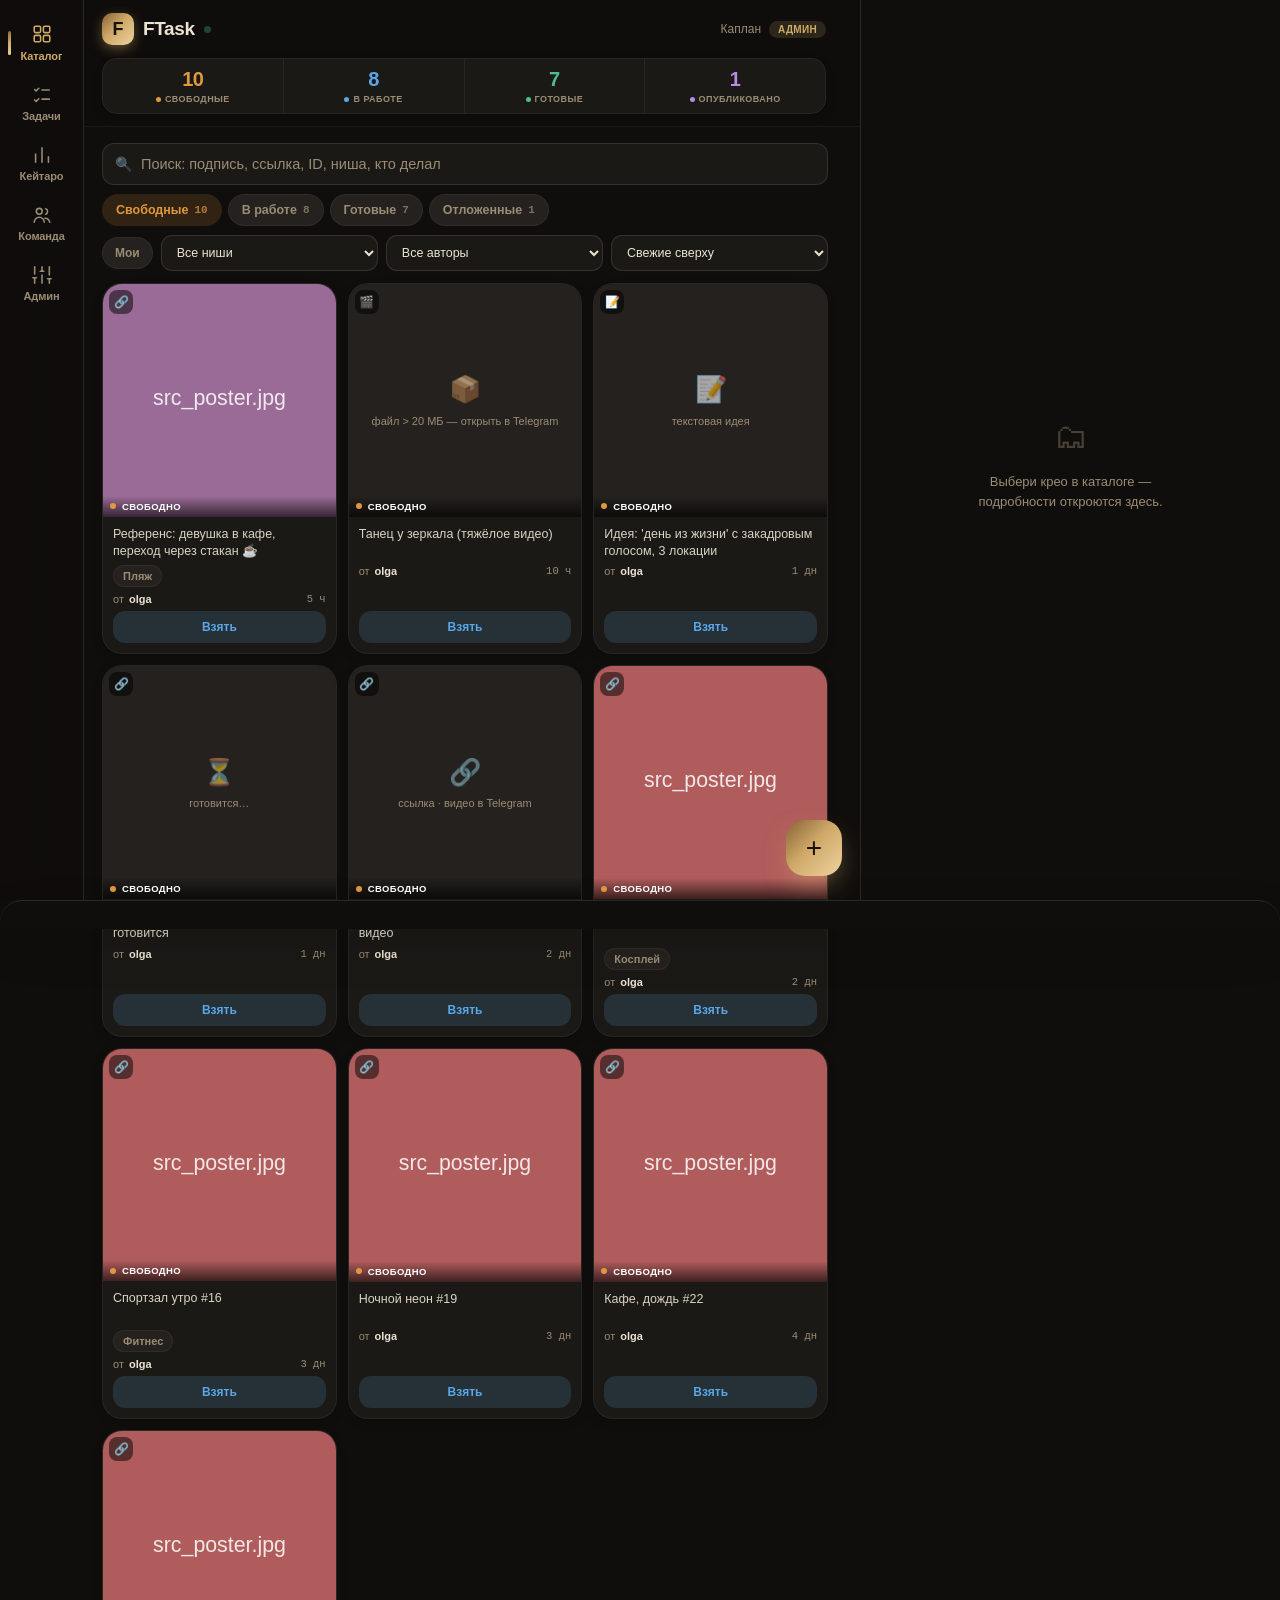
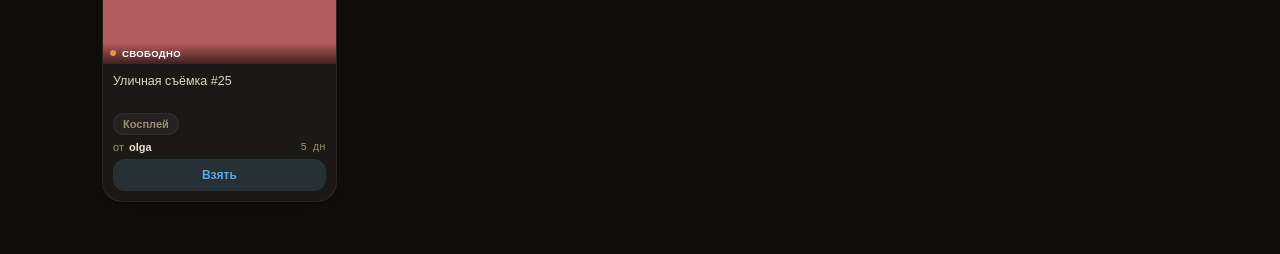
==== tests/demo.html @ eeee094f "Единый каталог: карточка с просмотром, ниши, отложение, заметки; edge v14 + миграция Фронт (разнесён" ====
<!doctype html>
<html lang="ru">
<head>
<meta charset="utf-8">
<meta name="viewport" content="width=device-width, initial-scale=1, viewport-fit=cover, maximum-scale=1">
<title>FTask — demo (фикстуры, без сервера)</title>
<link rel="stylesheet" href="../css/app.css?v=dev">
<!-- Демо-режим: тот же фронт, вымышленные данные, к edge не обращается. Для скриншотов и ручной проверки.
     ?tab=cat&view=done&open=5&me=2 — стартовое состояние. -->
</head>
<body>
<header class="hidden" id="hdr">
  <div class="brand">
    <div class="logo"><div class="mark">F</div><div class="name">FTask</div><span class="sync" id="sync" title="обновить"></span></div>
    <div class="user" id="user"></div>
  </div>
  <div class="rail" id="pipe"></div>
</header>
<nav id="nav" class="hidden" aria-label="Разделы"></nav>
<main id="app"><div class="gate"><div><div class="spin"></div><div class="gh">FTask</div><p>demo…</p></div></div></main>
<aside class="detail empty" id="detail" aria-label="Карточка крео"></aside>
<div class="scrim" id="scrim" onclick="closeSheet()"></div>
<div class="sheet" id="sheet"></div>
<script type="module">
import { makeServer } from "./demo-data.js";
const q = new URLSearchParams(location.search);
const srv = makeServer(+(q.get("me") || 1));
window.__FTASK_DEMO__ = (a, p) => srv.handle(a, p);
window.__DEMO_SERVER__ = srv;
try { localStorage.removeItem("ftask.prefs"); sessionStorage.setItem("splashSeen", "1"); } catch (e) {}
const load = (src) => new Promise((res, rej) => { const s = document.createElement("script"); s.src = src; s.onload = res; s.onerror = rej; document.body.appendChild(s); });
for (const f of ["core", "catalog", "upload", "views"]) await load("../js/" + f + ".js?v=dev");
await boot();
if (q.get("tab")) S.tab = q.get("tab");
if (q.get("view")) S.view = q.get("view");
if (q.get("open")) S.open = +q.get("open");
if (q.get("tab") || q.get("view") || q.get("open")) { header(); render(); }
document.body.classList.add("revealed");
document.title = "FTask demo ready";
</script>
</body>
</html>
---- css/app.css ----
/* ============================ токены — FAIM (фикс. gold-on-black, снято с faim.mp4) ============================ */
:root{
  color-scheme: dark;
  --bg:#100e0c;                                        /* тёплый почти-чёрный (лого-фон #110F0D) */
  --text:#ECE3D2;                                      /* тёплый крем */
  --hint:#9c8c74;                                      /* тёплый графит (не серый) */
  --surface: color-mix(in srgb, var(--text) 5%, var(--bg));
  --raise:   color-mix(in srgb, var(--text) 9%, var(--bg));
  --line:    color-mix(in srgb, var(--text) 12%, transparent);
  --line-soft: color-mix(in srgb, var(--text) 6%, transparent);
  --a:#CFA968; --a2:#F0D3A0;                           /* золото FAIM: ядро → шампань */
  --a-deep:#8A6135;                                    /* бронза (тень золота) */
  --grad-gold: linear-gradient(135deg,var(--a-deep),var(--a) 46%,var(--a2)); /* металлик логотипа */
  --a-dim: color-mix(in srgb, var(--a) 16%, transparent);
  --on-gold:#17120b;                                   /* тёмный текст поверх золота */
  --q:#E0983F; --p:#5AA6E6; --d:#4CC08A; --o:#B58BE6;  /* очередь / работа / готово / залито */
  --mono: ui-monospace,"SF Mono",SFMono-Regular,Menlo,Consolas,monospace;
  --disp:"Space Grotesk",-apple-system,"Segoe UI",Roboto,sans-serif;
  --r-sm:11px; --r:15px; --r-lg:20px;
  --rail-w:84px;                                        /* ширина левого рейла (ландшафт) */
  --sh: 0 4px 16px -8px rgba(0,0,0,.42), 0 1px 2px rgba(0,0,0,.20);
  --sh-lg: 0 18px 44px -12px rgba(0,0,0,.60);
  font-family:-apple-system,BlinkMacSystemFont,"Segoe UI",Roboto,Helvetica,Arial,sans-serif;
}
*{box-sizing:border-box;-webkit-tap-highlight-color:transparent}
/* поверхности браузера — под палитру (краф-флор) */
::selection{background:color-mix(in srgb,var(--a) 32%,transparent);color:var(--text)}
:focus-visible{outline:2px solid var(--a);outline-offset:2px}
*{scrollbar-width:thin;scrollbar-color:color-mix(in srgb,var(--text) 16%,transparent) transparent}
::-webkit-scrollbar{width:9px;height:9px}
::-webkit-scrollbar-thumb{background:color-mix(in srgb,var(--text) 15%,transparent);border-radius:6px}
::-webkit-scrollbar-track{background:transparent}
html,body{margin:0;background:var(--bg);color:var(--text);-webkit-font-smoothing:antialiased;overscroll-behavior-y:none}
body{padding-bottom:calc(80px + env(safe-area-inset-bottom))} /* место под нижний нав-бар */
button{font:inherit;color:inherit;border:0;background:none;cursor:pointer;-webkit-appearance:none}
img{display:block}
.mono{font-family:var(--mono);font-variant-numeric:tabular-nums}

/* ============================ шапка ============================ */
header{position:sticky;top:0;z-index:20;padding:13px 18px 0;
  background:color-mix(in srgb,var(--bg) 80%,transparent);backdrop-filter:saturate(1.5) blur(16px);
  border-bottom:1px solid var(--line-soft)}
.brand{display:flex;align-items:center;justify-content:space-between;gap:10px}
.logo{display:flex;align-items:center;gap:9px}
.mark{width:32px;height:32px;border-radius:10px;display:grid;place-items:center;
  background:var(--grad-gold);color:var(--on-gold);font-family:var(--disp);
  font-weight:700;font-size:18px;box-shadow:0 4px 13px -2px color-mix(in srgb,var(--a) 55%,transparent)}
.name{font-family:var(--disp);font-weight:700;font-size:19px;letter-spacing:-.02em}
.sync{width:7px;height:7px;border-radius:50%;background:var(--d);opacity:.3;
  transition:opacity .35s,transform .35s;cursor:pointer;flex:0 0 auto}
.sync.on{opacity:1;transform:scale(1.5)}
.user{display:flex;align-items:center;gap:8px;font-size:12px;color:var(--hint);min-width:0}
.user .un{overflow:hidden;text-overflow:ellipsis;white-space:nowrap}
.badge{font-size:10px;font-weight:700;padding:3px 9px;border-radius:20px;letter-spacing:.03em;
  background:var(--a-dim);color:var(--a);font-family:var(--disp);flex:0 0 auto}

/* сигнатура — конвейер статусов */
.rail{display:flex;margin:13px 0 12px;background:var(--surface);border:1px solid var(--line-soft);
  border-radius:var(--r);box-shadow:var(--sh);overflow:hidden}
.rail .st{flex:1;padding:10px 4px 9px;text-align:center;min-width:0}
.rail .st + .st{border-left:1px solid var(--line-soft)}
.rail .st .n{font-family:var(--disp);font-weight:700;font-size:20px;line-height:1;
  letter-spacing:-.02em;font-variant-numeric:tabular-nums}
.rail .st .l{font-size:9px;text-transform:uppercase;letter-spacing:.05em;color:var(--hint);
  margin-top:5px;font-weight:700;display:flex;align-items:center;justify-content:center;gap:4px}
.rail .st .l::before{content:"";width:5px;height:5px;border-radius:50%;background:var(--hint)}
.rail .st.q .n{color:var(--q)} .rail .st.q .l::before{background:var(--q)}
.rail .st.p .n{color:var(--p)} .rail .st.p .l::before{background:var(--p)}
.rail .st.d .n{color:var(--d)} .rail .st.d .l::before{background:var(--d)}
.rail .st.o .n{color:var(--o)} .rail .st.o .l::before{background:var(--o)}

/* ---- навигация: адаптивная. База (портрет 9:16) — нижний бар ---- */
nav{position:fixed;left:0;right:0;bottom:0;z-index:45;display:flex;justify-content:space-around;align-items:stretch;
  padding:6px 4px calc(6px + env(safe-area-inset-bottom));
  background:color-mix(in srgb,var(--bg) 85%,transparent);backdrop-filter:saturate(1.4) blur(18px);
  border-top:1px solid var(--line)}
nav button{flex:1;min-width:0;min-height:50px;position:relative;
  display:flex;flex-direction:column;align-items:center;justify-content:center;gap:4px;
  padding:7px 2px 5px;font-size:11px;font-weight:600;letter-spacing:-.01em;color:var(--hint);
  transition:color .2s}
nav button svg{width:22px;height:22px;fill:none;stroke:currentColor;stroke-width:1.7;
  stroke-linecap:round;stroke-linejoin:round;transition:transform .2s}
nav button .lbl{max-width:100%;overflow:hidden;text-overflow:ellipsis;white-space:nowrap}
nav button.on{color:var(--a)}
nav button.on svg{transform:translateY(-1px)}
nav button.on::after{content:"";position:absolute;top:2px;left:50%;transform:translateX(-50%);
  width:20px;height:2.5px;border-radius:2px;background:var(--grad-gold)}
@media (hover:hover){nav button:hover{color:color-mix(in srgb,var(--a) 70%,var(--text))}}
/* шапку центрируем по ширине контента (телефон / узкое окно) */
header .brand,header .rail{max-width:var(--content-w);margin-left:auto;margin-right:auto}

/* ---- ландшафт (16:9 и шире) — навигация левым рейлом; контент использует всю ширину ---- */
@media (min-width:640px) and (min-aspect-ratio:1/1){
  nav{top:0;bottom:0;left:0;right:auto;width:var(--rail-w);flex-direction:column;justify-content:flex-start;
    gap:2px;padding:14px 8px calc(14px + env(safe-area-inset-bottom));
    border-top:0;border-right:1px solid var(--line)}
  nav button{flex:0 0 auto;width:100%;min-height:58px;font-size:11px;padding:9px 2px}
  nav button.on::after{top:50%;left:0;transform:translateY(-50%);width:3px;height:24px}
  body{padding-left:var(--rail-w);padding-bottom:calc(28px + env(safe-area-inset-bottom))}
  :root{--content-w:1400px}
}

/* ============================ контент ============================ */
:root{--content-w:680px;--detail-w:420px}
main{padding:16px 18px 24px;max-width:var(--content-w);margin:0 auto;animation:fade .28s ease both}
@keyframes fade{from{opacity:0;transform:translateY(4px)}to{opacity:1;transform:none}}
.filters{display:flex;gap:9px;margin-bottom:14px}
.filters select{flex:1;background:var(--surface);color:var(--text);border:1px solid var(--line);
  border-radius:var(--r-sm);padding:10px 12px;font-size:13.5px;font-weight:500;box-shadow:var(--sh)}
.empty{text-align:center;color:var(--hint);padding:46px 20px;font-size:13.5px;line-height:1.55}
.empty .e-ic{font-size:32px;margin-bottom:12px;opacity:.5}
.empty .e-h{font-family:var(--disp);font-size:16px;font-weight:600;color:var(--text);margin-bottom:5px}
.hh{font-family:var(--disp);font-weight:600;font-size:11.5px;text-transform:uppercase;
  letter-spacing:.07em;color:var(--hint);margin:20px 2px 11px;display:flex;align-items:center;gap:8px}
.hh .c{font-family:var(--mono);font-size:11px;padding:2px 8px;border-radius:20px;
  background:var(--raise);color:var(--hint);letter-spacing:0}

/* ============================ карточка крео ============================ */
.card{background:var(--surface);border:1px solid var(--line-soft);border-radius:var(--r-lg);
  padding:14px;margin-bottom:11px;box-shadow:var(--sh)}
.card .head{display:flex;align-items:center;gap:11px;margin-bottom:11px}
.av{width:38px;height:38px;flex:0 0 auto;border-radius:12px;display:grid;place-items:center;
  color:#fff;font-family:var(--disp);font-weight:700;font-size:15px}
.who{font-weight:600;font-size:14.5px;line-height:1.2}
.sub{font-size:11.5px;color:var(--hint);margin-top:3px;display:flex;align-items:center;gap:6px;flex-wrap:wrap}
.sub .dot{opacity:.4}
.kbadge{font-size:12px}
.tag{font-size:10.5px;font-weight:600;padding:2px 8px;border-radius:7px;background:var(--raise);color:var(--hint)}
.tag.work{color:var(--p);background:color-mix(in srgb,var(--p) 14%,transparent)}
.tag.post{color:var(--o);background:color-mix(in srgb,var(--o) 15%,transparent)}
.trash{flex:0 0 auto;width:30px;height:30px;border-radius:9px;display:grid;place-items:center;
  color:var(--hint);font-size:14px;background:var(--raise)}
.trash:active{transform:scale(.92)}
.cap{font-size:13.5px;line-height:1.45;color:var(--text);opacity:.9;margin:0 0 12px;
  display:-webkit-box;-webkit-line-clamp:3;-webkit-box-orient:vertical;overflow:hidden;word-break:break-word}
.cap.url{color:var(--a);opacity:1;font-weight:500}
.media{display:flex;gap:6px;margin:0 0 10px;overflow-x:auto;scrollbar-width:none}
.media::-webkit-scrollbar{display:none}
.media .t{width:82px;height:82px;flex:0 0 auto;border-radius:12px;overflow:hidden;position:relative;
  background:var(--raise);border:1px solid var(--line-soft)}
.media .t img{width:100%;height:100%;object-fit:cover}
.media .t .pv{position:absolute;inset:0;display:grid;place-items:center;font-size:22px;color:#fff;background:rgba(0,0,0,.35)}
.mlabel{font-size:10px;font-weight:700;color:var(--hint);margin:2px 0 6px;text-transform:uppercase;letter-spacing:.05em}
.mlabel.res{color:var(--d)}

.acts{display:flex;gap:8px;margin-top:10px;flex-wrap:wrap}
.act{flex:1;padding:10px;border-radius:12px;background:var(--raise);border:1px solid var(--line-soft);
  color:var(--text);font-weight:600;font-size:12.5px;display:flex;align-items:center;justify-content:center;gap:6px;
  transition:transform .1s}
.act:active{transform:scale(.97)}
.act.plus{background:color-mix(in srgb,var(--d) 15%,transparent);color:var(--d);
  border-color:color-mix(in srgb,var(--d) 30%,transparent)}
.act .ar{color:var(--a)}

/* строка доставки в Ready (честный async) */
.dl{font-size:11.5px;font-weight:600;margin-top:9px;display:flex;align-items:center;gap:7px;
  justify-content:center;padding:8px;border-radius:var(--r-sm)}
.dl.pend{color:var(--q);background:color-mix(in srgb,var(--q) 12%,transparent)}
.dl.sent{color:var(--d);background:color-mix(in srgb,var(--d) 12%,transparent)}
.dspin{width:11px;height:11px;border:2px solid color-mix(in srgb,var(--q) 35%,transparent);
  border-top-color:var(--q);border-radius:50%;animation:sp .7s linear infinite;flex:0 0 auto}

/* «Залито» — отдельный флаг, независим от статуса; горит только у того, кто сам залил */
.pbar{margin-top:8px}
.posted{width:100%;padding:10px 12px;border-radius:12px;font-weight:600;font-size:12.5px;
  background:var(--raise);border:1px solid var(--line-soft);color:var(--hint);
  display:flex;align-items:center;justify-content:center;gap:7px;text-align:center;transition:transform .1s}
.posted:active{transform:scale(.98)}
.posted.has{color:var(--o)}
.posted.on{background:color-mix(in srgb,var(--o) 18%,transparent);color:var(--o);
  border-color:color-mix(in srgb,var(--o) 42%,transparent)}
.posted .pn{opacity:.85}

/* ============================ каталог ============================ */
.take{flex:0 0 auto;padding:9px 15px;border-radius:20px;font-weight:700;font-size:12.5px;
  background:color-mix(in srgb,var(--p) 16%,transparent);color:var(--p);transition:transform .1s}
.take:active{transform:scale(.95)}
.assign{margin-top:8px}
.assign select{width:100%;background:var(--raise);color:var(--text);border:1px solid var(--line-soft);
  border-radius:9px;padding:8px 10px;font-size:12.5px}
/* поиск + виды + фильтры */
.ctools{display:flex;flex-direction:column;gap:9px;margin-bottom:12px}
.ctools .search{position:relative}
.ctools .search input{margin:0;padding-left:38px}
.ctools .search .si{position:absolute;left:13px;top:50%;transform:translateY(-50%);opacity:.5;font-size:14px}
.views{display:flex;gap:6px;overflow-x:auto;scrollbar-width:none}
.views::-webkit-scrollbar{display:none}
.views button{flex:0 0 auto;padding:8px 13px;border-radius:20px;font-size:12.5px;font-weight:600;
  background:var(--raise);color:var(--hint);border:1px solid var(--line-soft);display:flex;gap:6px;align-items:center;white-space:nowrap}
.views button .n{font-family:var(--mono);font-size:11px;opacity:.75}
.views button.on{background:var(--a-dim);color:var(--a);border-color:transparent}
.views button.on.q{background:color-mix(in srgb,var(--q) 16%,transparent);color:var(--q)}
.views button.on.p{background:color-mix(in srgb,var(--p) 16%,transparent);color:var(--p)}
.views button.on.d{background:color-mix(in srgb,var(--d) 16%,transparent);color:var(--d)}
.frow{display:flex;gap:8px;flex-wrap:wrap;align-items:center}
.frow select{flex:1 1 140px;background:var(--surface);color:var(--text);border:1px solid var(--line);
  border-radius:var(--r-sm);padding:9px 11px;font-size:12.5px;font-weight:500;min-width:0}
.tog{flex:0 0 auto;padding:8px 12px;border-radius:20px;font-size:12px;font-weight:700;
  background:var(--raise);color:var(--hint);border:1px solid var(--line-soft)}
.tog.on{background:var(--a-dim);color:var(--a);border-color:transparent}
/* чипы ниш — общие для фильтра, карточки, формы */
.nchips{display:flex;gap:6px;flex-wrap:wrap}
.nc{font-size:11px;font-weight:600;padding:4px 9px;border-radius:14px;background:var(--raise);
  border:1px solid var(--line-soft);color:var(--hint);white-space:nowrap;max-width:100%;overflow:hidden;text-overflow:ellipsis}
button.nc{cursor:pointer;transition:transform .1s}
button.nc:active{transform:scale(.95)}
.nc.on{background:var(--a-dim);color:var(--a);border-color:color-mix(in srgb,var(--a) 40%,transparent)}
.nc.add{border-style:dashed;color:var(--a)}
.nc.none{font-style:italic}
/* сетка карточек */
/* minmax(0,1fr): трек не растягивается длинным содержимым карточки (иначе на 390px страница шире экрана) */
.cgrid{display:grid;grid-template-columns:repeat(2,minmax(0,1fr));gap:11px}
@media (min-width:520px){.cgrid{grid-template-columns:repeat(3,minmax(0,1fr))}}
@media (min-width:900px){.cgrid{grid-template-columns:repeat(4,minmax(0,1fr))}}
@media (min-width:1300px){.cgrid{grid-template-columns:repeat(5,minmax(0,1fr))}}
.cc{background:var(--surface);border:1px solid var(--line-soft);border-radius:var(--r-lg);min-width:0;
  overflow:hidden;box-shadow:var(--sh);transition:transform .12s,border-color .2s;display:flex;flex-direction:column;cursor:pointer}
.cc:active{transform:scale(.98)}
@media (hover:hover){.cc:hover{border-color:var(--a-dim)}}
.cc.open{border-color:var(--a);box-shadow:0 0 0 2px var(--a-dim),var(--sh)}
.cc.mine{border-left:3px solid var(--p)}
.cc .cb{padding:9px 10px 10px;display:flex;flex-direction:column;gap:6px;flex:1}
.cc .ct{font-size:12.5px;line-height:1.35;color:var(--text);opacity:.92;
  display:-webkit-box;-webkit-line-clamp:2;-webkit-box-orient:vertical;overflow:hidden;word-break:break-word;min-height:2.7em}
.cc .ct.url{color:var(--a);opacity:1}
.cc .cm{font-size:11px;color:var(--hint);display:flex;align-items:center;gap:5px;min-width:0}
.cc .cm b{color:var(--text);font-weight:600;overflow:hidden;text-overflow:ellipsis;white-space:nowrap}
.cc .cm .ago{margin-left:auto;flex:0 0 auto;font-family:var(--mono);font-size:10.5px}
.cc .ca{margin-top:auto}
.cc .ca .act{width:100%;padding:8px;font-size:12px}
.cc .ca .act.take{background:color-mix(in srgb,var(--p) 16%,transparent);color:var(--p);border-color:transparent;border-radius:12px}
.wm .stt{position:absolute;left:0;right:0;bottom:0;padding:5px 7px;font-size:9.5px;font-weight:700;letter-spacing:.04em;
  text-transform:uppercase;color:#fff;background:linear-gradient(transparent,rgba(0,0,0,.65));z-index:2;display:flex;gap:6px;align-items:center}
.wm .stt .sdot{width:6px;height:6px;border-radius:50%;background:var(--hint)}
.wm .stt.q .sdot{background:var(--q)} .wm .stt.p .sdot{background:var(--p)} .wm .stt.d .sdot{background:var(--d)} .wm .stt.z .sdot{background:var(--o)}
.wm .na{position:absolute;inset:0;display:grid;place-items:center;text-align:center;padding:12px;font-size:11px;color:var(--hint);line-height:1.4}
.wm .na .big{font-size:26px;margin-bottom:6px;opacity:.6}
.wm .tapp{position:absolute;right:6px;bottom:6px;width:26px;height:26px;border-radius:50%;background:rgba(0,0,0,.55);
  color:#fff;display:grid;place-items:center;font-size:11px;z-index:3}
@media (hover:hover){.wm .tapp{display:none}}
.wm.play .tapp{background:var(--a);color:var(--on-gold)}

/* ============================ карточка (детали) ============================ */
/* Телефон: полноэкранный слой поверх списка (список не перерисовывается, прокрутка сохраняется). */
.detail{position:fixed;inset:0;z-index:48;background:var(--bg);overflow-y:auto;overscroll-behavior:contain;
  transform:translateX(100%);transition:transform .26s cubic-bezier(.22,.61,.36,1);padding-bottom:calc(40px + env(safe-area-inset-bottom))}
.detail.show{transform:none}
.dbar{position:sticky;top:0;z-index:5;display:flex;align-items:center;gap:10px;padding:12px 14px;
  background:color-mix(in srgb,var(--bg) 88%,transparent);backdrop-filter:blur(14px);border-bottom:1px solid var(--line-soft)}
.dbar .back{width:36px;height:36px;border-radius:11px;background:var(--raise);display:grid;place-items:center;font-size:18px;flex:0 0 auto}
.dbar .dt{flex:1;min-width:0;font-family:var(--disp);font-weight:700;font-size:15px;overflow:hidden;text-overflow:ellipsis;white-space:nowrap}
.dbar .dtags{display:flex;gap:5px;flex:0 0 auto}
.dbody{padding:12px 14px 20px;display:flex;flex-direction:column;gap:14px}
.viewer{background:#000;border-radius:var(--r-lg);overflow:hidden;position:relative;border:1px solid var(--line-soft)}
.viewer .vmain{width:100%;max-height:62vh;display:block;object-fit:contain;background:#000;margin:0 auto}
.viewer img.vmain{max-height:62vh;width:100%}
.viewer .vna{padding:36px 18px;text-align:center;color:var(--hint);font-size:13px;line-height:1.5}
.viewer .vna .big{font-size:34px;margin-bottom:8px;opacity:.6}
.viewer .vlbl{position:absolute;left:8px;top:8px;font-size:10px;font-weight:700;letter-spacing:.05em;text-transform:uppercase;
  color:#fff;background:rgba(0,0,0,.55);padding:3px 8px;border-radius:8px;z-index:2}
.thumbs2{display:flex;gap:6px;overflow-x:auto;scrollbar-width:none;padding:2px 0}
.thumbs2::-webkit-scrollbar{display:none}
.thumbs2 .th2{flex:0 0 auto;width:62px;height:62px;border-radius:11px;overflow:hidden;position:relative;
  background:var(--raise);border:2px solid transparent;cursor:pointer}
.thumbs2 .th2.on{border-color:var(--a)}
.thumbs2 .th2 img,.thumbs2 .th2 video{width:100%;height:100%;object-fit:cover;display:block}
.thumbs2 .th2 .vf{position:absolute;inset:0;display:grid;place-items:center;font-size:18px;color:#fff;background:rgba(0,0,0,.35)}
.thumbs2 .th2 .lb{position:absolute;left:0;right:0;bottom:0;font-size:8.5px;font-weight:700;text-align:center;color:#fff;
  background:rgba(0,0,0,.55);padding:1px 0;text-transform:uppercase;letter-spacing:.03em}
.dsec{background:var(--surface);border:1px solid var(--line-soft);border-radius:var(--r);padding:12px 13px;box-shadow:var(--sh)}
.dsec .dh{font-family:var(--disp);font-weight:600;font-size:11.5px;text-transform:uppercase;letter-spacing:.07em;color:var(--hint);
  margin:0 0 9px;display:flex;align-items:center;gap:8px}
.dsec .dh .c{font-family:var(--mono);font-size:11px;padding:2px 8px;border-radius:20px;background:var(--raise);color:var(--hint);letter-spacing:0}
.dsec .dh .rt{margin-left:auto;font-weight:500;text-transform:none;letter-spacing:0;font-size:11px}
.dsec .dh .rt.act{flex:0 0 auto;width:auto}
.dacts .row2 .act{min-width:0;padding:9px 6px;font-size:12px}
.dcap{font-size:14px;line-height:1.5;word-break:break-word;white-space:pre-wrap}
.dcap a{color:var(--a);text-decoration:none;word-break:break-all}
.dmeta{display:flex;flex-wrap:wrap;gap:6px 14px;font-size:12px;color:var(--hint);margin-top:8px}
.dmeta b{color:var(--text);font-weight:600}
.dlinks{display:flex;gap:8px;flex-wrap:wrap;margin-top:10px}
.dlinks .act{flex:1 1 140px;padding:9px}
.dacts{display:flex;flex-direction:column;gap:8px}
.dacts .row2{display:flex;gap:8px}
.dacts .row2 .act{flex:1}
.dacts .primary{padding:12px}
.notes{width:100%;min-height:84px;resize:vertical;background:var(--raise);color:var(--text);border:1px solid var(--line-soft);
  border-radius:12px;padding:10px 12px;font:inherit;font-size:13.5px;line-height:1.5}
.notes:focus{outline:none;border-color:var(--a);box-shadow:0 0 0 3px var(--a-dim)}
.nstate{font-size:11px;color:var(--hint);margin-top:6px;min-height:14px}
.nstate.sv{color:var(--d)}
.rlist{display:flex;flex-direction:column;gap:7px}
.rrow{display:flex;align-items:center;gap:10px;padding:9px 10px;border-radius:12px;background:var(--raise);border:1px solid var(--line-soft)}
.rrow .ri{width:34px;height:34px;border-radius:9px;background:var(--surface);display:grid;place-items:center;font-size:16px;flex:0 0 auto;overflow:hidden}
.rrow .ri img{width:100%;height:100%;object-fit:cover}
.rrow .rn{flex:1;min-width:0;font-size:12.5px;overflow:hidden;text-overflow:ellipsis;white-space:nowrap}
.rrow .rn small{display:block;color:var(--hint);font-size:10.5px;margin-top:2px}
.rrow .act{flex:0 0 auto;padding:7px 11px;font-size:12px}
.rrow.new{border-color:color-mix(in srgb,var(--d) 40%,transparent)}
.dtag{font-size:10px;font-weight:700;padding:3px 8px;border-radius:8px;background:var(--raise);color:var(--hint);text-transform:uppercase;letter-spacing:.04em}
.dtag.q{color:var(--q)} .dtag.p{color:var(--p)} .dtag.d{color:var(--d)} .dtag.z{color:var(--o)}
.danger{color:var(--hint);font-size:12px;text-align:center;padding:10px;cursor:pointer}
.danger:hover{color:#e07a7a}

/* ---- ПК: три колонки — рейл | каталог | карточка справа (не оверлей) ---- */
@media (min-width:1024px) and (min-aspect-ratio:1/1){
  body.split main{max-width:none;margin:0;padding-right:calc(var(--detail-w) + 32px)}
  body.split header .brand,body.split header .rail{max-width:none;margin-right:calc(var(--detail-w) + 16px)}
  body.split .detail{left:auto;right:0;top:0;bottom:0;width:var(--detail-w);transform:none;
    border-left:1px solid var(--line);box-shadow:none;z-index:30;padding-bottom:24px}
  body.split .detail.empty{display:grid;place-items:center}
  body.split .detail .back{display:none}
  body.split .dbar .close{display:grid}
  .cgrid{grid-template-columns:repeat(auto-fill,minmax(190px,1fr))}
  body.split .viewer .vmain,body.split .viewer img.vmain{max-height:46vh}
  body.split .fab{right:calc(var(--detail-w) + 18px)}
}
.dbar .close{display:none;width:36px;height:36px;border-radius:11px;background:var(--raise);place-items:center;font-size:16px;flex:0 0 auto}
.dempty{color:var(--hint);text-align:center;font-size:13px;padding:30px;line-height:1.5}
.dempty .big{font-size:34px;opacity:.4;margin-bottom:10px}
body.dopen{overflow:hidden}
@media (min-width:1024px) and (min-aspect-ratio:1/1){body.dopen{overflow:auto}}

/* ============================ статистика ============================ */
.sgrid{display:grid;grid-template-columns:1fr 1fr 1fr 1fr;gap:8px;margin-bottom:12px}
.sgrid.two2{grid-template-columns:1fr 1fr 1fr}
.stat{background:var(--surface);border:1px solid var(--line-soft);border-radius:var(--r);
  padding:13px 10px;box-shadow:var(--sh)}
.stat .n{font-family:var(--disp);font-weight:700;font-size:23px;line-height:1;letter-spacing:-.02em;
  font-variant-numeric:tabular-nums}
.stat .l{font-size:10px;color:var(--hint);margin-top:5px;font-weight:600}
.stat.q .n{color:var(--q)} .stat.p .n{color:var(--p)} .stat.d .n{color:var(--d)} .stat.o .n{color:var(--o)}
.lead{display:flex;align-items:center;gap:11px;padding:11px 2px;border-bottom:1px solid var(--line-soft)}
.lead .nm{flex:0 0 86px;font-weight:600;font-size:13px;overflow:hidden;text-overflow:ellipsis;white-space:nowrap}
.lead .track{flex:1;height:8px;border-radius:4px;background:var(--raise);overflow:hidden}
.lead .bar{height:100%;border-radius:4px;background:linear-gradient(90deg,var(--a),var(--a2))}
.lead .bar.o{background:linear-gradient(90deg,var(--o),#c6a9ff)}
.lead .num{flex:0 0 auto;font-family:var(--mono);font-weight:600;font-size:12.5px;color:var(--hint)}

/* ============================ строки: задачи / люди ============================ */
.row{background:var(--surface);border:1px solid var(--line-soft);border-radius:var(--r);
  padding:13px 14px;margin-bottom:9px;display:flex;align-items:center;gap:12px;box-shadow:var(--sh)}
.row.pin{border-color:var(--a-dim);background:color-mix(in srgb,var(--a) 5%,var(--surface))}
.row .b{flex:1;min-width:0}
.row .t{font-weight:600;font-size:14px;word-break:break-word}
.row .m{font-size:11.5px;color:var(--hint);margin-top:3px}
.prio{width:8px;height:8px;border-radius:50%;flex:0 0 auto}
.prio.high{background:var(--a)} .prio.med{background:var(--q)} .prio.low{background:var(--hint)}
.tbtns{display:flex;gap:6px;flex:0 0 auto;align-items:center}
.ico{width:32px;height:32px;border-radius:9px;display:grid;place-items:center;font-size:13.5px;
  background:var(--raise);color:var(--hint);transition:transform .1s}
.ico:active{transform:scale(.92)}
.ico.on{color:var(--a);background:var(--a-dim)}
.pill{font-size:12px;font-weight:600;padding:7px 13px;border-radius:20px;background:var(--raise);
  border:1px solid var(--line-soft);color:var(--hint);flex:0 0 auto;transition:transform .1s}
.pill:active{transform:scale(.95)}
.pill.done{color:var(--d)}
.rolechips{display:flex;gap:6px;flex-wrap:wrap;flex:0 0 auto}
.rc{font-size:11px;font-weight:700;padding:5px 10px;border-radius:16px;background:var(--raise);
  border:1px solid var(--line-soft);color:var(--hint);transition:transform .1s}
.rc:active{transform:scale(.94)}
.rc.on{color:#fff}
.rc.admin.on{background:var(--a);border-color:transparent}
.rc.creative.on{background:var(--p);border-color:transparent}
.rc.uploader.on{background:var(--o);border-color:transparent}
/* --- админ: под-навигация + тумблеры доступа --- */
.subnav{display:flex;gap:6px;margin:2px 0 14px;overflow-x:auto;scrollbar-width:none}
.subnav::-webkit-scrollbar{display:none}
.subnav button{padding:8px 14px;border-radius:20px;font-size:12.5px;font-weight:600;flex:0 0 auto;
  background:var(--raise);color:var(--hint);white-space:nowrap;border:1px solid var(--line-soft)}
.subnav button.on{background:var(--a-dim);color:var(--a);border-color:transparent}
.subnav button .b{margin-left:6px;font-family:var(--mono);font-size:10.5px;background:var(--a);color:#fff;
  padding:1px 6px;border-radius:10px}
.utog{display:flex;gap:5px;flex-wrap:wrap;flex:0 0 auto;max-width:64%;justify-content:flex-end}
.utog button{font-size:10.5px;font-weight:700;padding:5px 9px;border-radius:14px;
  background:var(--raise);border:1px solid var(--line-soft);color:var(--hint);transition:transform .1s}
.utog button:active{transform:scale(.93)}
.utog button.on{color:#fff;background:var(--d);border-color:transparent}
.utog button.adm.on{background:var(--a)} .utog button.acc.on{background:var(--p)}
.utog button.off{opacity:.55}
.field{width:100%;background:var(--surface);color:var(--text);border:1px solid var(--line);
  border-radius:12px;padding:12px;font-size:14.5px;margin-bottom:10px}
.field:focus{outline:none;border-color:var(--a);box-shadow:0 0 0 3px var(--a-dim)}
.field::placeholder{color:var(--hint)}
.two{display:flex;gap:10px}.two>*{flex:1;margin-bottom:0}
.primary{background:var(--grad-gold);color:var(--on-gold);font-weight:700;
  padding:13px;border-radius:12px;width:100%;font-size:14.5px;
  box-shadow:0 8px 20px -8px color-mix(in srgb,var(--a) 60%,transparent);transition:transform .1s}
/* тёмный текст поверх золотых заливок (контраст) */
.subnav button .b,.utog button.adm.on,.rc.admin.on{color:var(--on-gold)}
.primary:active{transform:scale(.99)}
.primary:disabled{opacity:.5;box-shadow:none}
.panel{background:var(--surface);border:1px solid var(--line-soft);border-radius:var(--r);
  padding:14px;margin-bottom:14px;box-shadow:var(--sh)}
.panel .ph{font-family:var(--disp);font-weight:600;font-size:14px;margin:0 0 10px}
.note{font-size:12.5px;color:var(--hint);line-height:1.55}

/* ============================ FAB + нижний лист ============================ */
.fab{position:fixed;right:18px;bottom:calc(78px + env(safe-area-inset-bottom));width:56px;height:56px;
  border-radius:19px;background:var(--grad-gold);color:var(--on-gold);font-size:28px;
  display:grid;place-items:center;z-index:40;box-shadow:0 12px 28px -8px color-mix(in srgb,var(--a) 65%,transparent);
  transition:transform .12s}
@media (min-width:640px) and (min-aspect-ratio:1/1){.fab{bottom:calc(24px + env(safe-area-inset-bottom))}}
.fab:active{transform:scale(.9)}
.scrim{position:fixed;inset:0;background:rgba(0,0,0,.55);z-index:50;opacity:0;
  pointer-events:none;transition:opacity .22s}
.scrim.show{opacity:1;pointer-events:auto}
.sheet{position:fixed;left:0;right:0;bottom:0;z-index:60;background:var(--bg);
  border-radius:22px 22px 0 0;border-top:1px solid var(--line);padding:8px 18px calc(20px + env(safe-area-inset-bottom));
  transform:translateY(100%);transition:transform .28s cubic-bezier(.22,.61,.36,1);max-height:88vh;overflow-y:auto;
  box-shadow:var(--sh-lg)}
.sheet.show{transform:translateY(0)}
.grip{width:38px;height:4px;border-radius:2px;background:var(--line);margin:8px auto 14px}
.sheet h3{font-family:var(--disp);font-size:17px;font-weight:700;margin:0 0 4px}
.sheet .hint{font-size:12.5px;color:var(--hint);margin:0 0 14px;line-height:1.5}
.drop{border:1.5px dashed var(--line);border-radius:16px;padding:26px 16px;text-align:center;
  color:var(--hint);font-size:13.5px;margin-bottom:12px;transition:border-color .15s,background .15s}
.drop.over{border-color:var(--a);background:color-mix(in srgb,var(--a) 7%,transparent)}
.drop .di{font-size:30px;margin-bottom:8px;opacity:.6}
.drop b{color:var(--a)}
.thumbs{display:flex;flex-wrap:wrap;gap:8px;margin-bottom:12px}
.thumbs .th{width:66px;height:66px;border-radius:11px;overflow:hidden;position:relative;
  background:var(--raise);border:1px solid var(--line-soft)}
.thumbs .th img{width:100%;height:100%;object-fit:cover}
.thumbs .th .vf{position:absolute;inset:0;display:grid;place-items:center;font-size:20px}
.thumbs .th .x{position:absolute;top:2px;right:2px;width:18px;height:18px;border-radius:50%;
  background:rgba(0,0,0,.6);color:#fff;font-size:12px;display:grid;place-items:center;line-height:1}
/* прогресс загрузки по файлам */
.uplist{margin-bottom:12px}
.uprow{display:flex;align-items:center;gap:10px;padding:7px 0}
.uprow .un{flex:1;min-width:0;font-size:12.5px;overflow:hidden;text-overflow:ellipsis;white-space:nowrap}
.uptrack{width:74px;height:6px;border-radius:3px;background:var(--raise);overflow:hidden;flex:0 0 auto}
.upbar{height:100%;width:0;background:linear-gradient(90deg,var(--a),var(--a2));transition:width .2s}
.uppct{font-family:var(--mono);font-size:11px;color:var(--hint);width:36px;text-align:right;flex:0 0 auto}

/* ============================ тост ============================ */
.toast{position:fixed;left:50%;bottom:calc(92px + env(safe-area-inset-bottom));
  transform:translate(-50%,16px);background:var(--raise);color:var(--text);border:1px solid var(--line);
  border-radius:13px;padding:11px 16px;font-size:13px;font-weight:500;max-width:88%;z-index:80;opacity:0;
  box-shadow:var(--sh-lg);transition:opacity .25s,transform .25s;text-align:center;line-height:1.4}
.toast.show{opacity:1;transform:translate(-50%,0)}
.toast.err{border-color:color-mix(in srgb,var(--a) 45%,transparent)}
.toast.ok{border-color:color-mix(in srgb,var(--d) 45%,transparent)}

/* ============================ гейт / загрузка ============================ */
.gate{min-height:72vh;display:grid;place-items:center;text-align:center;padding:26px}
.gate .gh{font-family:var(--disp);font-weight:700;font-size:19px;margin-bottom:7px}
.gate p{color:var(--hint);font-size:14px;max-width:290px;line-height:1.55;margin:0}
.spin{width:28px;height:28px;border-radius:50%;border:3px solid var(--line);
  border-top-color:var(--a);animation:sp .8s linear infinite;margin:0 auto 16px}
@keyframes sp{to{transform:rotate(360deg)}}
.dbg{margin-top:16px;font-size:11px;opacity:.6;font-family:var(--mono);word-break:break-all}
@media (prefers-reduced-motion:reduce){*{transition:none!important;animation:none!important}}
/* интро-видео при открытии (тап/конец/6с → скрыть) */
#splash{position:fixed;inset:0;z-index:100;background:#000;display:grid;place-items:center;transition:opacity .5s}
#splash.hide{opacity:0;pointer-events:none}
#splash video{width:100%;height:100%;object-fit:cover}
/* оркестрованный выезд после сплэша: шапка сверху, контент снизу, нав всплывает */
@keyframes dropIn{from{opacity:0;transform:translateY(-16px)}to{opacity:1;transform:none}}
@keyframes riseIn{from{opacity:0;transform:translateY(20px)}to{opacity:1;transform:none}}
@keyframes navUp{from{opacity:0;transform:translateY(100%)}to{opacity:1;transform:none}}
@keyframes navLeft{from{opacity:0;transform:translateX(-100%)}to{opacity:1;transform:none}}
body.revealed #hdr{animation:dropIn .55s cubic-bezier(.22,.61,.36,1) both}
body.revealed #app{animation:riseIn .62s cubic-bezier(.22,.61,.36,1) .10s both}
body.revealed nav{animation:navUp .55s cubic-bezier(.22,.61,.36,1) .16s both}
@media (min-width:640px) and (min-aspect-ratio:1/1){
  body.revealed nav{animation:navLeft .55s cubic-bezier(.22,.61,.36,1) .16s both}}
#splash .skip{position:absolute;right:16px;bottom:calc(18px + env(safe-area-inset-bottom));
  font-size:12px;font-weight:600;color:rgba(255,255,255,.7);background:rgba(0,0,0,.35);
  padding:6px 12px;border-radius:16px;backdrop-filter:blur(6px)}
.hidden{display:none!important}

/* ============================ склад / история ============================ */
.wtools{display:flex;gap:9px;margin-bottom:14px}
.wtools select{flex:1;background:var(--surface);color:var(--text);border:1px solid var(--line);
  border-radius:var(--r-sm);padding:10px 12px;font-size:13px;font-weight:500;box-shadow:var(--sh)}
.wm{position:relative;aspect-ratio:1/1;background:var(--raise);overflow:hidden;cursor:pointer}
.wm img,.wm video{position:absolute;inset:0;width:100%;height:100%;object-fit:cover}
.wm video.hv{opacity:0;transition:opacity .25s}
.wm.play video.hv{opacity:1}
.wm .ph{position:absolute;inset:0;display:grid;place-items:center;font-size:30px;color:var(--hint)}
.wm .dur{position:absolute;right:6px;bottom:6px;font-family:var(--mono);font-size:10.5px;font-weight:600;
  color:#fff;background:rgba(0,0,0,.62);padding:2px 6px;border-radius:7px;letter-spacing:.02em;z-index:2}
.wm .kb{position:absolute;left:6px;top:6px;font-size:12px;background:rgba(0,0,0,.5);
  width:24px;height:24px;border-radius:8px;display:grid;place-items:center;z-index:2}
.wm .wopen{position:absolute;right:6px;top:6px;font-size:13px;color:#fff;background:rgba(0,0,0,.5);
  width:24px;height:24px;border-radius:8px;display:grid;place-items:center;z-index:2}
.wm .pruned{position:absolute;left:6px;bottom:6px;font-size:8.5px;font-weight:700;color:var(--hint);
  background:rgba(0,0,0,.6);padding:2px 6px;border-radius:6px;text-transform:uppercase;letter-spacing:.04em;z-index:2}
/* --- трекер источников (Аккаунты + Кейтаро) --- */
.subnav.sub2{margin-bottom:12px}
.subnav .miniref,.hh .miniref{margin-left:auto;flex:0 0 auto;width:26px;height:26px;border-radius:8px;
  background:var(--raise);border:1px solid var(--line-soft);color:var(--hint);font-size:14px;cursor:pointer}
.hh .miniref{display:inline-grid;place-items:center;vertical-align:middle}
.accform{display:flex;gap:8px;flex-wrap:wrap;margin-bottom:6px}
.accform select{flex:0 0 auto;background:var(--surface);color:var(--text);border:1px solid var(--line);
  border-radius:10px;padding:10px 8px;font-size:13px}
.accform .field{flex:1;min-width:150px;width:auto;margin:0}
.accform .act.plus{flex:0 0 auto}
.acctbl{display:flex;flex-direction:column;gap:8px}
.accrow{display:flex;align-items:center;gap:11px;background:var(--surface);border:1px solid var(--line-soft);
  border-radius:var(--r);padding:11px 12px}
.acic{flex:0 0 auto;width:34px;height:34px;border-radius:9px;display:grid;place-items:center;
  background:var(--raise);font-size:17px}
.acmain{flex:1;min-width:0}
.acnm{font-weight:600;font-size:13.5px;color:var(--text);overflow:hidden;text-overflow:ellipsis;white-space:nowrap}
.acsub{font-size:11px;color:var(--hint);margin-top:2px}
.acsub b{color:var(--text)}
.aclink{margin-top:7px}
.linkchip{max-width:100%;display:inline-flex;align-items:center;gap:6px;background:var(--a-dim);color:var(--a);
  border:none;border-radius:8px;padding:6px 9px;font-family:var(--mono);font-size:11px;cursor:pointer;
  overflow:hidden;text-overflow:ellipsis;white-space:nowrap}
.linkchip .cp{flex:0 0 auto;opacity:.8}
.linkpend{display:inline-flex;align-items:center;gap:6px;font-size:11px;color:var(--hint)}
.linkerr{font-size:11px;color:var(--q)}
.d1{color:var(--d);font-weight:600}
.lead .nm .ls{display:block;font-size:10.5px;color:var(--hint);font-weight:400;margin-top:1px}
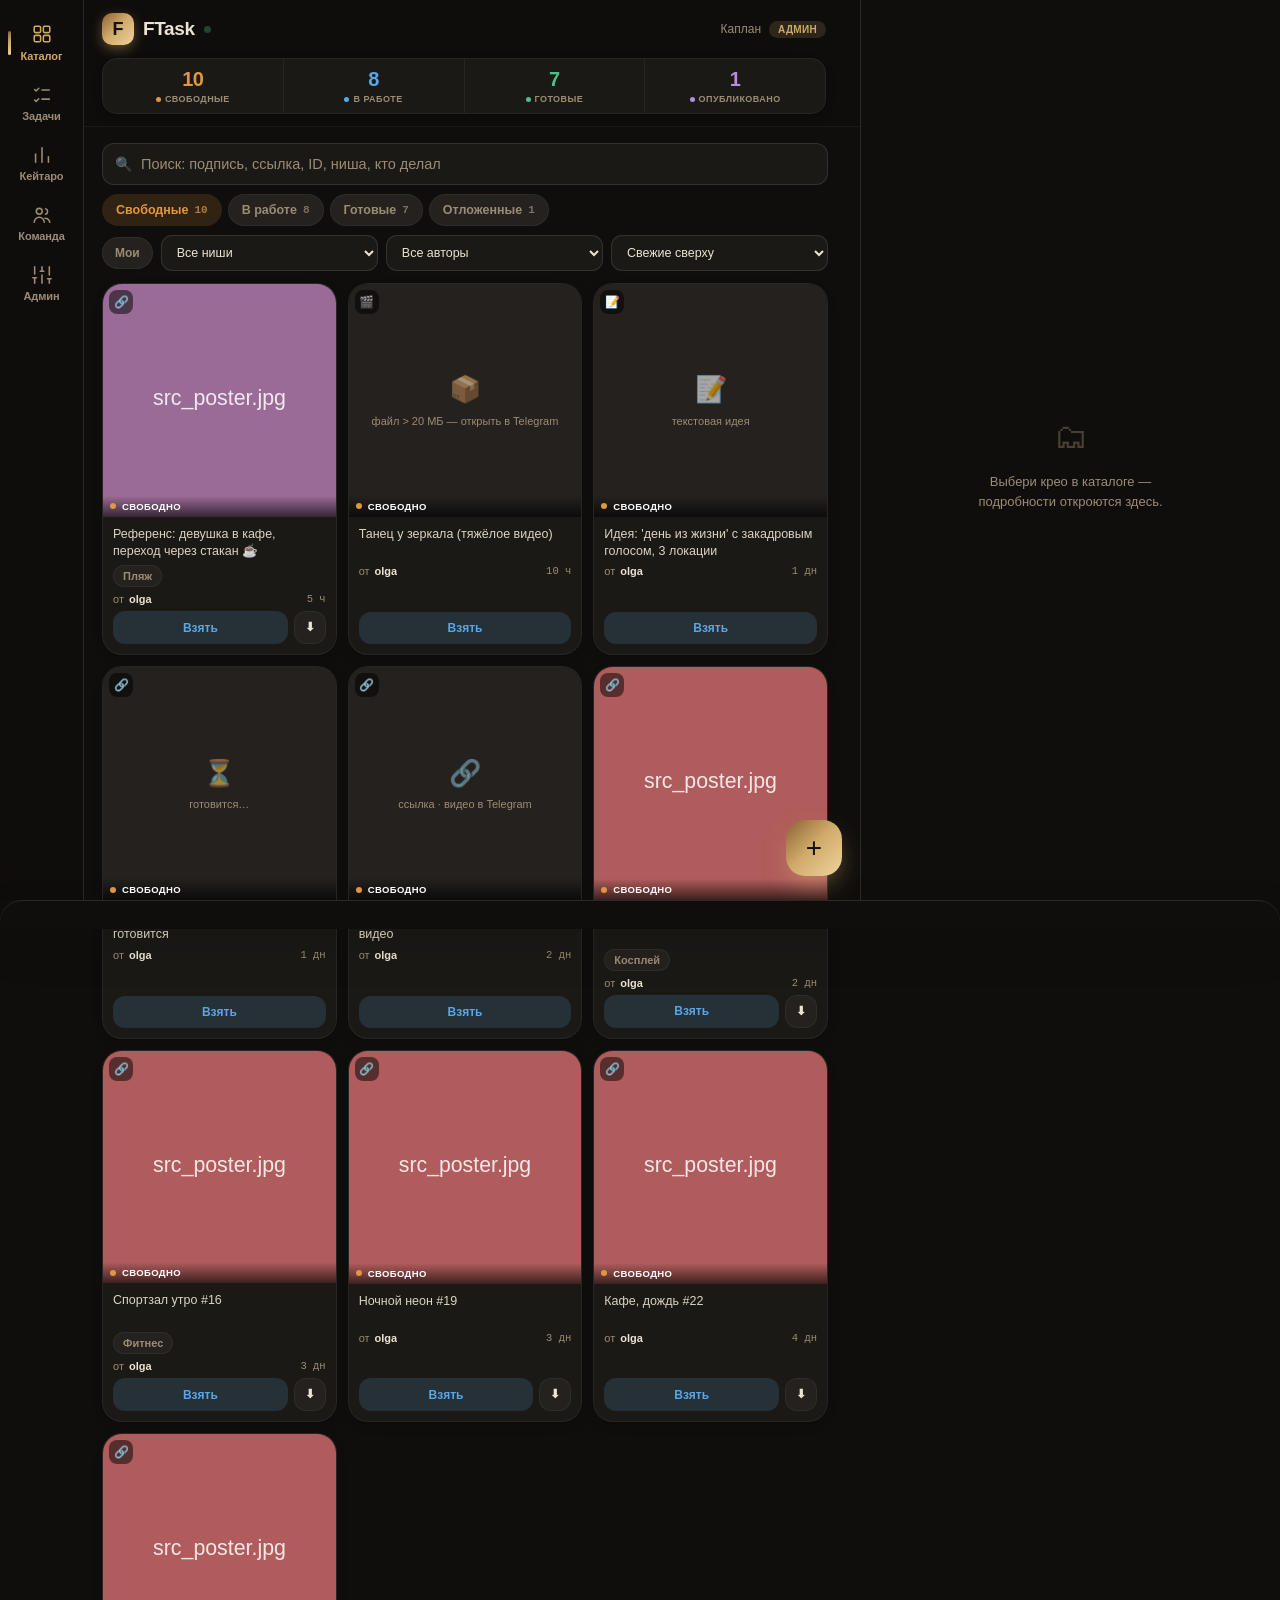
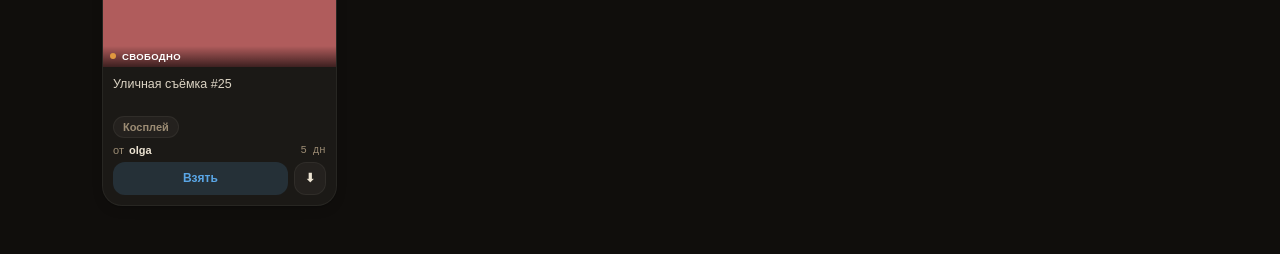
==== commit 8298a827: "Скачивание исходников и результатов на устройство (edge v15, sign_download) Фронт (js/download.js но" ====
--- a/tests/demo.html
+++ b/tests/demo.html
@@ -29,7 +29,7 @@
 window.__DEMO_SERVER__ = srv;
 try { localStorage.removeItem("ftask.prefs"); sessionStorage.setItem("splashSeen", "1"); } catch (e) {}
 const load = (src) => new Promise((res, rej) => { const s = document.createElement("script"); s.src = src; s.onload = res; s.onerror = rej; document.body.appendChild(s); });
-for (const f of ["core", "catalog", "upload", "views"]) await load("../js/" + f + ".js?v=dev");
+for (const f of ["core", "catalog", "download", "upload", "views"]) await load("../js/" + f + ".js?v=dev");
 await boot();
 if (q.get("tab")) S.tab = q.get("tab");
 if (q.get("view")) S.view = q.get("view");
--- a/css/app.css
+++ b/css/app.css
@@ -226,8 +226,11 @@
 .cc .cm{font-size:11px;color:var(--hint);display:flex;align-items:center;gap:5px;min-width:0}
 .cc .cm b{color:var(--text);font-weight:600;overflow:hidden;text-overflow:ellipsis;white-space:nowrap}
 .cc .cm .ago{margin-left:auto;flex:0 0 auto;font-family:var(--mono);font-size:10.5px}
-.cc .ca{margin-top:auto}
-.cc .ca .act{width:100%;padding:8px;font-size:12px}
+.cc .ca{margin-top:auto;display:flex;gap:6px;min-width:0;width:100%}
+.cc .ca .act{width:auto;flex:1 1 0;padding:8px;font-size:12px;min-width:0}
+/* прямое скачивание исходника с плитки: компактная кнопка рядом с главным действием */
+.cc .ca .act.dlb.sm{width:auto;flex:0 0 auto;padding:8px 10px;font-family:var(--mono);white-space:nowrap}
+.dlb:disabled{opacity:.6;font-family:var(--mono);font-size:11px;cursor:progress}
 .cc .ca .act.take{background:color-mix(in srgb,var(--p) 16%,transparent);color:var(--p);border-color:transparent;border-radius:12px}
 .wm .stt{position:absolute;left:0;right:0;bottom:0;padding:5px 7px;font-size:9.5px;font-weight:700;letter-spacing:.04em;
   text-transform:uppercase;color:#fff;background:linear-gradient(transparent,rgba(0,0,0,.65));z-index:2;display:flex;gap:6px;align-items:center}
@@ -267,6 +270,11 @@
 .thumbs2 .th2 .vf{position:absolute;inset:0;display:grid;place-items:center;font-size:18px;color:#fff;background:rgba(0,0,0,.35)}
 .thumbs2 .th2 .lb{position:absolute;left:0;right:0;bottom:0;font-size:8.5px;font-weight:700;text-align:center;color:#fff;
   background:rgba(0,0,0,.55);padding:1px 0;text-transform:uppercase;letter-spacing:.03em}
+/* строка под просмотрщиком: имя текущего кадра + скачать именно его */
+.vdl{display:flex;align-items:center;gap:10px;margin-top:8px}
+.vdl .vfn{flex:1;min-width:0;font-size:11.5px;color:var(--hint);font-family:var(--mono);overflow:hidden;text-overflow:ellipsis;white-space:nowrap}
+.vdl .act.dlb{flex:0 0 auto;padding:8px 12px;font-size:12px}
+.dlnote{margin-top:9px;font-size:11px;opacity:.8}
 .dsec{background:var(--surface);border:1px solid var(--line-soft);border-radius:var(--r);padding:12px 13px;box-shadow:var(--sh)}
 .dsec .dh{font-family:var(--disp);font-weight:600;font-size:11.5px;text-transform:uppercase;letter-spacing:.07em;color:var(--hint);
   margin:0 0 9px;display:flex;align-items:center;gap:8px}
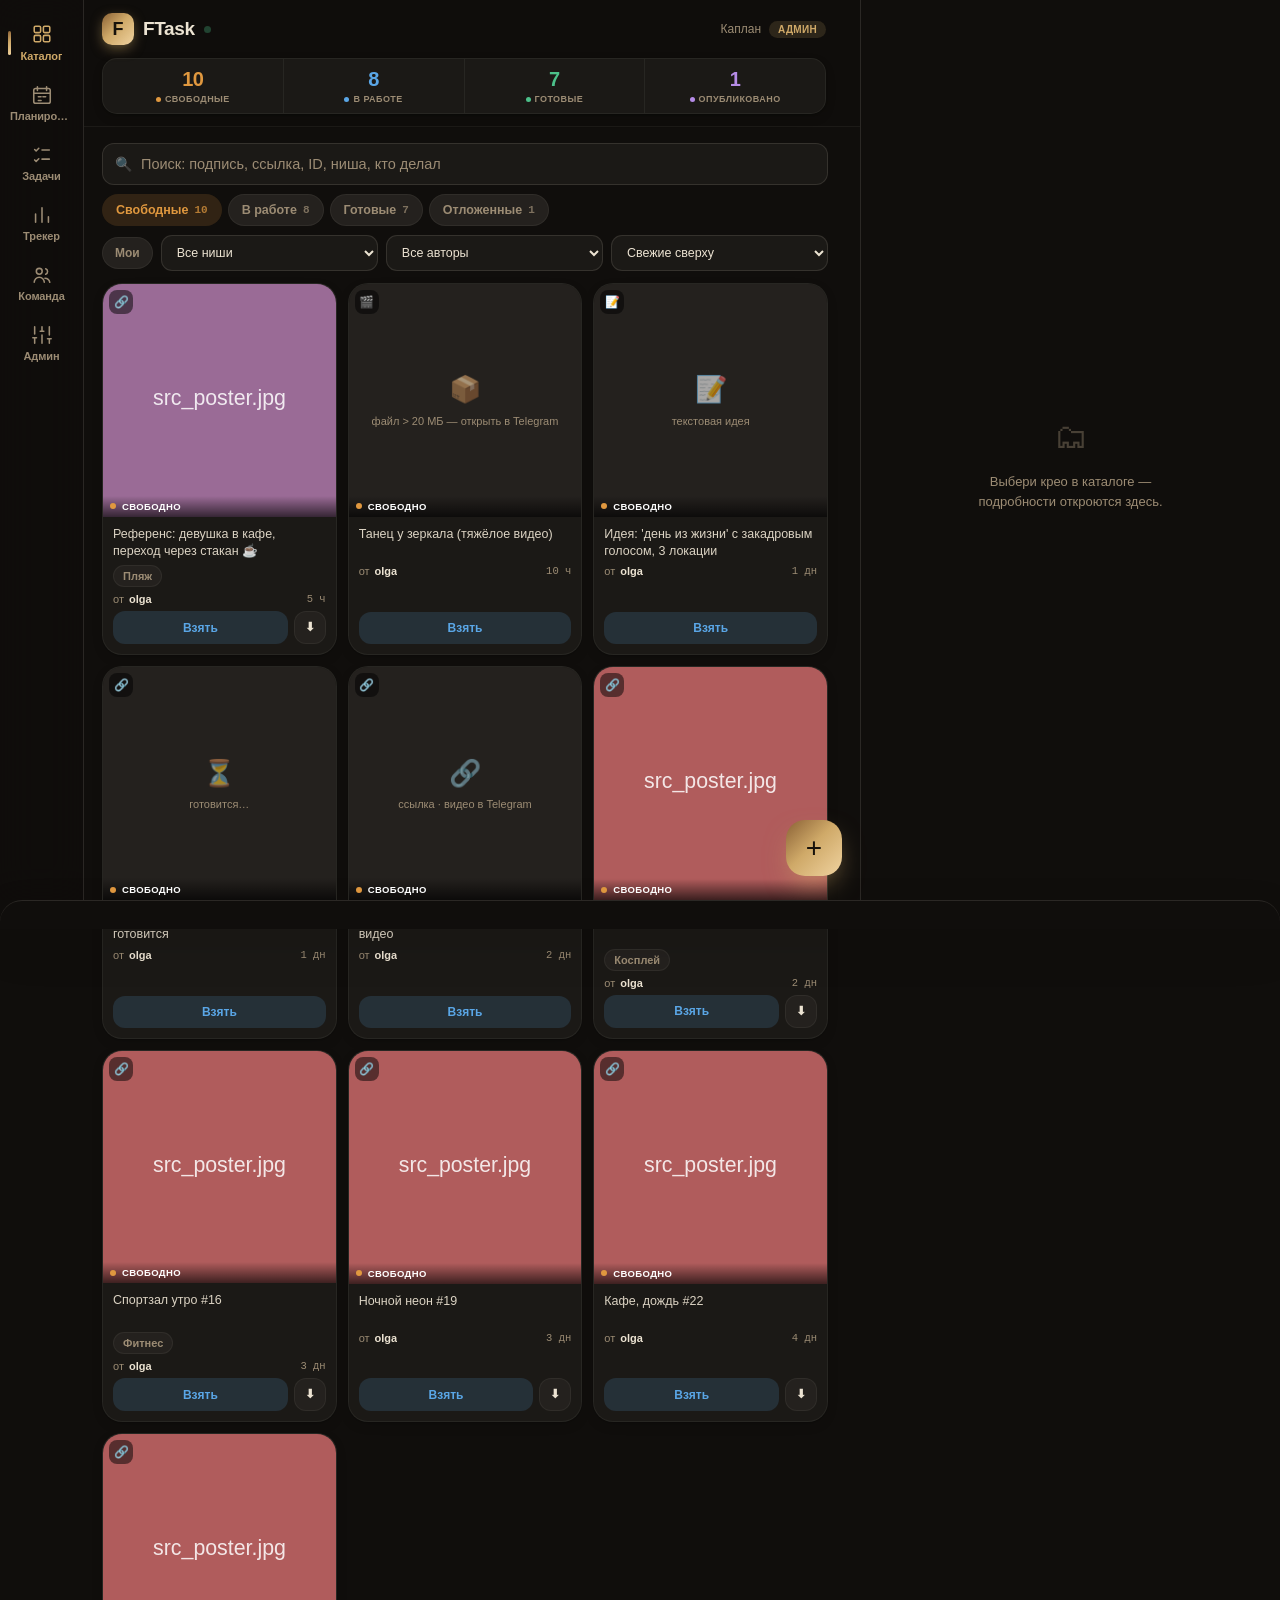
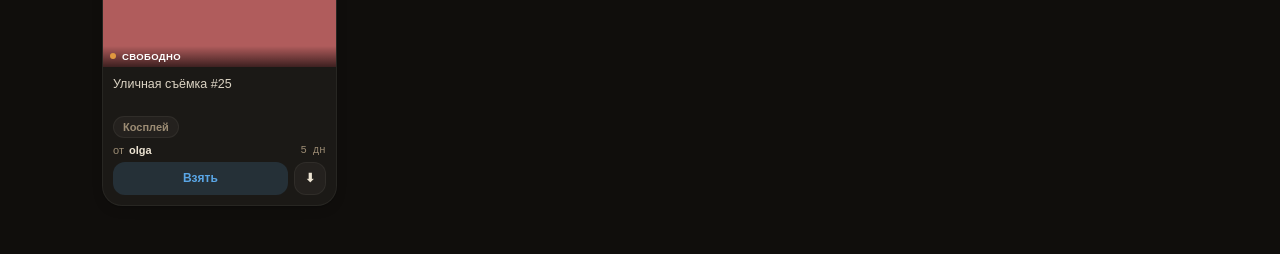
==== commit ac72a74a: "Add FTask batch delivery planning" ====
--- a/tests/demo.html
+++ b/tests/demo.html
@@ -29,12 +29,14 @@
 window.__DEMO_SERVER__ = srv;
 try { localStorage.removeItem("ftask.prefs"); sessionStorage.setItem("splashSeen", "1"); } catch (e) {}
 const load = (src) => new Promise((res, rej) => { const s = document.createElement("script"); s.src = src; s.onload = res; s.onerror = rej; document.body.appendChild(s); });
-for (const f of ["core", "catalog", "download", "upload", "views"]) await load("../js/" + f + ".js?v=dev");
+for (const f of ["core", "catalog", "download", "upload", "views", "delivery"]) await load("../js/" + f + ".js?v=dev");
 await boot();
 if (q.get("tab")) S.tab = q.get("tab");
 if (q.get("view")) S.view = q.get("view");
 if (q.get("open")) S.open = +q.get("open");
+if (q.get("pick")==="1") S.deliveryPickMode = true;
 if (q.get("tab") || q.get("view") || q.get("open")) { header(); render(); }
+if (q.get("wizard")==="1") { const c=S.creos.find(x=>x.id===5); await openDeliveryWizard(q.get("mode")==="scheduled"?"scheduled":"immediate",[latestVideo(c)]); }
 document.body.classList.add("revealed");
 document.title = "FTask demo ready";
 </script>
--- a/css/app.css
+++ b/css/app.css
@@ -459,6 +459,21 @@
 @keyframes sp{to{transform:rotate(360deg)}}
 .dbg{margin-top:16px;font-size:11px;opacity:.6;font-family:var(--mono);word-break:break-all}
 @media (prefers-reduced-motion:reduce){*{transition:none!important;animation:none!important}}
+
+/* ============================ пачки уникализации ============================ */
+.pickbar{margin-top:10px;padding:10px;border-radius:14px;background:var(--surface);border:1px solid var(--line-soft);display:flex;align-items:center;gap:10px;flex-wrap:wrap}
+.pickbar>.act{flex:0 0 auto}.pickbar b{font-family:var(--mono);font-size:12px}.pickacts{display:flex;gap:7px;margin-left:auto}.pickacts button{width:auto;padding:9px 12px}
+.cc{position:relative}.pickcheck{position:absolute;z-index:8;right:7px;top:7px;width:32px;height:32px;border-radius:50%;background:rgba(10,10,13,.82);border:1px solid rgba(255,255,255,.35);color:#fff;font-weight:800;font-size:17px;backdrop-filter:blur(8px)}
+.pickcheck.on{background:var(--grad-gold);color:var(--on-gold);border-color:transparent}.uqone{white-space:nowrap}
+.dmodal{position:fixed;inset:0;z-index:90;background:rgba(0,0,0,.7);backdrop-filter:blur(8px);display:grid;place-items:end center}
+.dw{width:min(760px,100%);max-height:94dvh;background:var(--bg);border:1px solid var(--line);border-radius:22px 22px 0 0;display:flex;flex-direction:column;box-shadow:0 -20px 60px rgba(0,0,0,.5)}
+.dwhead,.dwfoot{display:flex;align-items:center;gap:12px;padding:15px 17px;border-bottom:1px solid var(--line-soft)}.dwhead h2{margin:2px 0 0;font-size:20px}.dwhead small,.planhead small{color:var(--a);letter-spacing:.12em;font-weight:700}.dwhead>button{margin-left:auto;font-size:18px;color:var(--hint)}
+.dwfoot{border-top:1px solid var(--line-soft);border-bottom:0}.dwfoot button{flex:1}.dwfoot .primary{width:auto}.dwscroll{padding:14px;overflow:auto}.dwitems{display:flex;flex-direction:column;gap:9px}.dwitem{display:grid;grid-template-columns:100px minmax(0,1fr) auto;gap:10px;padding:9px;border:1px solid var(--line-soft);border-radius:14px;background:var(--surface)}
+.dwprev{height:118px;border-radius:10px;overflow:hidden;background:#09090b;display:grid;place-items:center}.dwprev video{width:100%;height:100%;object-fit:cover}.dwbody{display:flex;flex-direction:column;gap:8px;min-width:0}.dwbody b{font-size:13px;white-space:nowrap;overflow:hidden;text-overflow:ellipsis}.dwbody select,.dwsec select,.dwsec input{width:100%;background:var(--raise);border:1px solid var(--line-soft);color:var(--text);border-radius:10px;padding:9px;font:inherit}.dw:not(.individual) .dwitem [data-dlevel]{display:none}.dword{display:flex;flex-direction:column;gap:5px}.dword button{width:30px;height:30px;border-radius:8px;background:var(--raise);color:var(--hint)}
+.dwsec{margin-top:13px;padding:13px;background:var(--surface);border:1px solid var(--line-soft);border-radius:14px}.dwsec>label{display:block;font-size:12px;font-weight:700;margin:8px 0 6px}.dwsec>label:first-child{margin-top:0}.dwsec label small,.hint{color:var(--hint);font-weight:500;font-size:11px}.levelgrid,.modegrid{display:grid;grid-template-columns:repeat(3,1fr);gap:7px}.modegrid{grid-template-columns:repeat(2,1fr)}.levelgrid button,.modegrid button{padding:10px 7px;border:1px solid var(--line-soft);border-radius:11px;background:var(--raise);color:var(--text);text-align:left}.levelgrid button.on,.modegrid button.on{border-color:var(--a);box-shadow:0 0 0 2px var(--a-dim)}.levelgrid small,.modegrid small{display:block;color:var(--hint);font-size:10px;margin-top:4px}.dwsec details{margin-top:10px;color:var(--hint);font-size:12px}
+.planhead{display:flex;align-items:end;justify-content:space-between;gap:18px;margin-bottom:18px}.planhead h1{margin:3px 0;font-size:28px}.planhead p{margin:0;color:var(--hint);font-size:13px}.planhead .primary{width:auto;white-space:nowrap}.batchgrid{display:grid;grid-template-columns:repeat(auto-fit,minmax(min(100%,340px),1fr));gap:12px}.batch{background:var(--surface);border:1px solid var(--line-soft);border-radius:16px;padding:13px;box-shadow:var(--sh)}.batch.active{border-left:3px solid var(--a)}.btop{display:flex;align-items:center;justify-content:space-between;gap:8px}.btop>b{font-size:14px}.bst{font-size:10px;padding:4px 7px;border-radius:9px;background:var(--raise);color:var(--hint);white-space:nowrap}.bst.ready,.bst.sent{color:var(--d)}.bst.failed,.bst.delivery_unknown{color:#ef8888}.bst.sending{color:var(--a)}
+.bpreviews{display:flex;gap:5px;margin:11px 0;overflow:hidden}.bp{width:56px;height:76px;flex:0 0 auto;border-radius:8px;background:var(--raise);display:grid;place-items:center;overflow:hidden}.bp img,.bp video{width:100%;height:100%;object-fit:cover}.bmeta{font-size:11.5px;color:var(--hint);line-height:1.5}.prog{height:5px;background:var(--raise);border-radius:6px;overflow:hidden;margin-top:10px}.prog i{display:block;height:100%;background:var(--grad-gold)}.batch>small{color:var(--hint)}.berr{margin-top:8px;padding:8px;border-radius:9px;background:rgba(190,65,65,.12);color:#e99;font-size:11px}.bacts{display:flex;flex-wrap:wrap;gap:6px;margin-top:11px}.bacts button{flex:1 1 42%;min-width:0;padding:7px 9px;background:var(--raise);border:1px solid var(--line-soft);border-radius:9px;color:var(--text);font-size:11px}.history{margin-top:20px}.history>summary{cursor:pointer;color:var(--hint);margin-bottom:10px}
+@media (max-width:560px){.dwitem{grid-template-columns:78px minmax(0,1fr) auto}.dwprev{height:105px}.levelgrid{grid-template-columns:1fr}.planhead{align-items:stretch;flex-direction:column}.planhead .primary{width:100%}.uqone{font-size:10px!important;padding:7px!important}.pickacts{width:100%;margin-left:0}.pickacts button{flex:1;min-width:0}}
 /* интро-видео при открытии (тап/конец/6с → скрыть) */
 #splash{position:fixed;inset:0;z-index:100;background:#000;display:grid;place-items:center;transition:opacity .5s}
 #splash.hide{opacity:0;pointer-events:none}
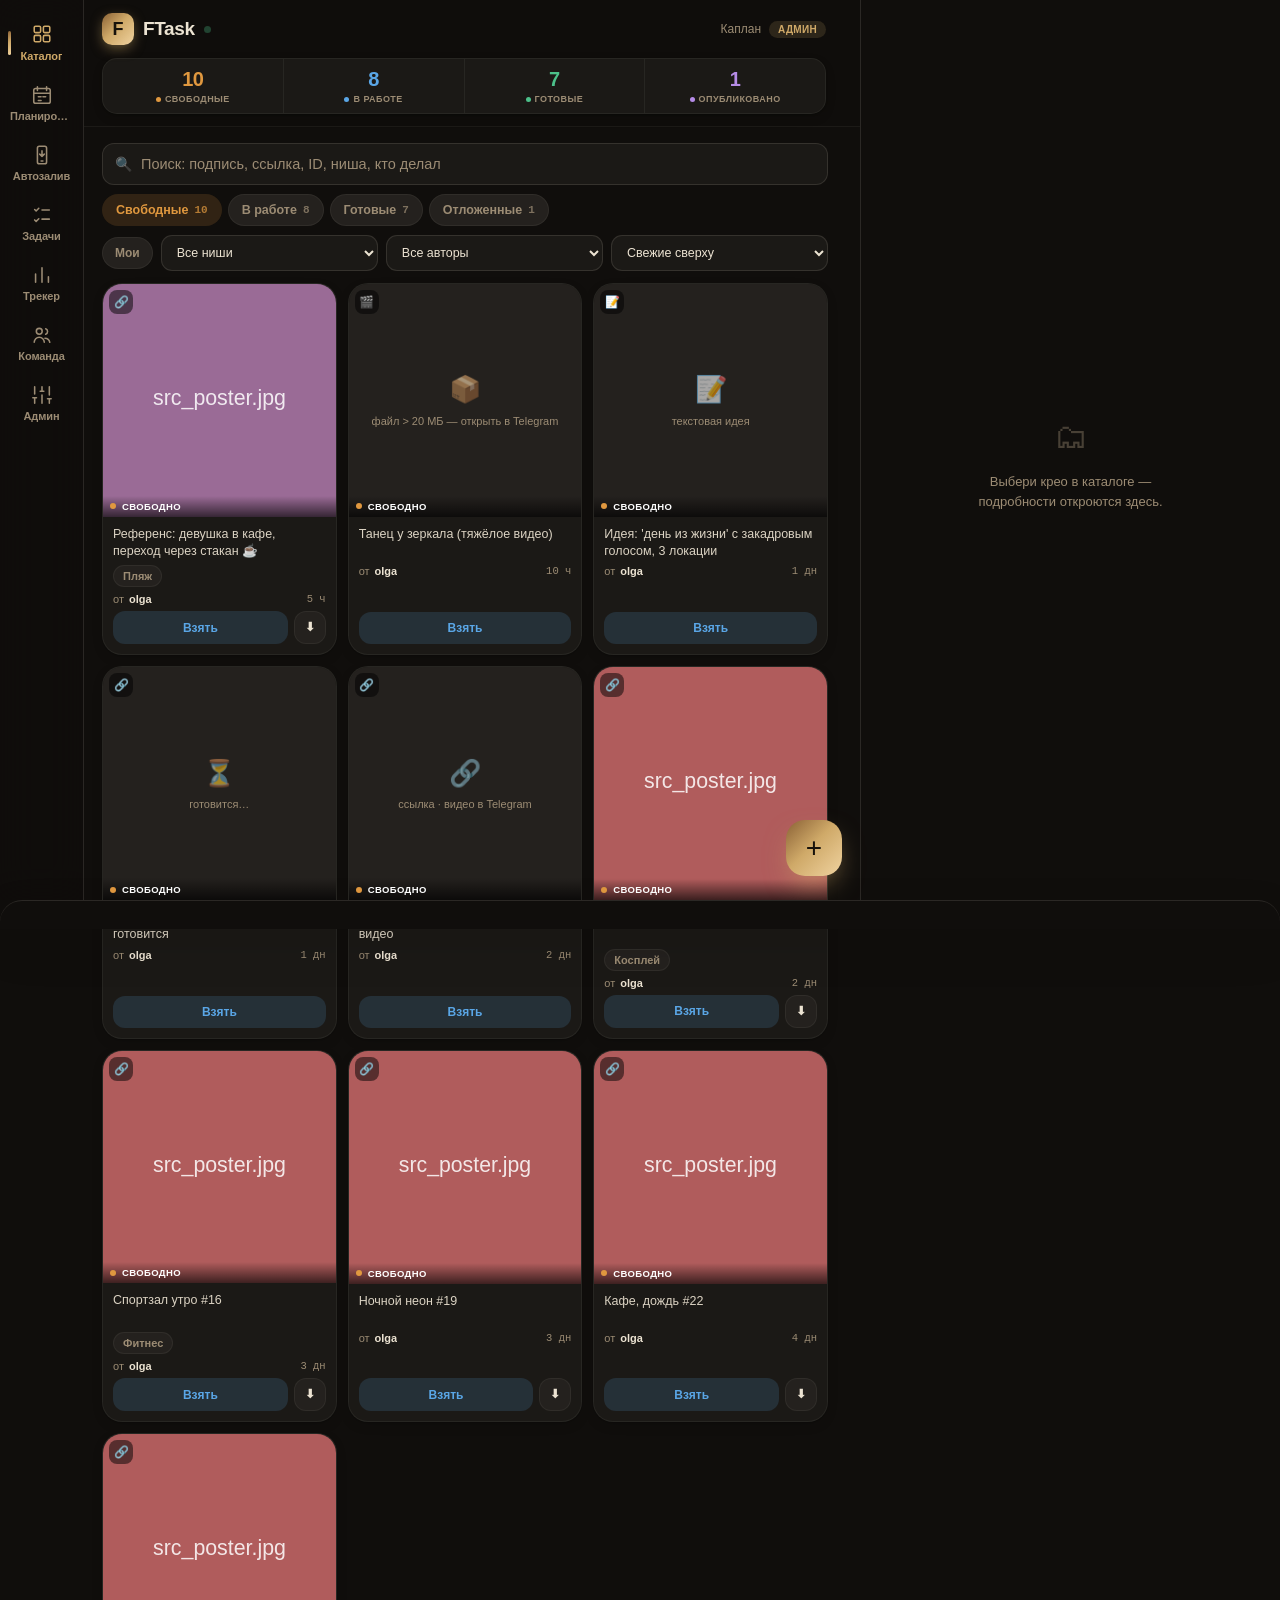
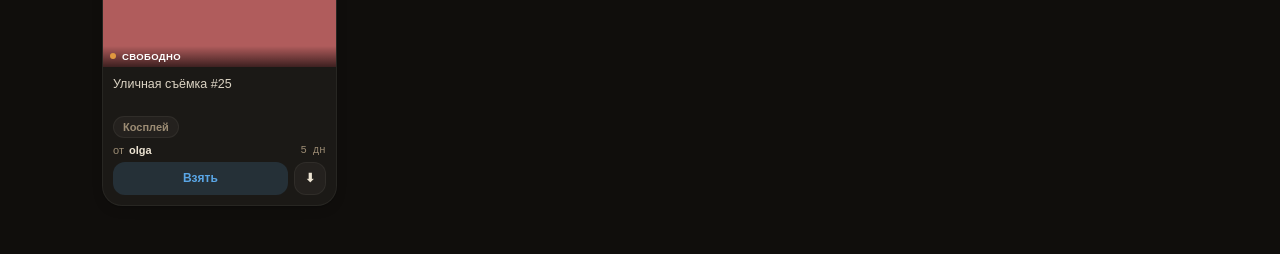
==== commit 0b7fe0d1: "Add the Автозалив page Lists and creates device jobs, shows PCs and phones, and asks a person when a" ====
--- a/tests/demo.html
+++ b/tests/demo.html
@@ -29,12 +29,12 @@
 window.__DEMO_SERVER__ = srv;
 try { localStorage.removeItem("ftask.prefs"); sessionStorage.setItem("splashSeen", "1"); } catch (e) {}
 const load = (src) => new Promise((res, rej) => { const s = document.createElement("script"); s.src = src; s.onload = res; s.onerror = rej; document.body.appendChild(s); });
-for (const f of ["core", "catalog", "download", "upload", "views", "delivery"]) await load("../js/" + f + ".js?v=dev");
+for (const f of ["core", "catalog", "download", "upload", "views", "delivery", "devices"]) await load("../js/" + f + ".js?v=dev");
 await boot();
 if (q.get("tab")) S.tab = q.get("tab");
 if (q.get("view")) S.view = q.get("view");
 if (q.get("open")) S.open = +q.get("open");
-if (q.get("pick")==="1") S.deliveryPickMode = true;
+if (q.get("pick")==="1") S.deliveryPick = [latestVideo(S.creos.find(c=>c.id===5))].filter(Boolean);
 if (q.get("tab") || q.get("view") || q.get("open")) { header(); render(); }
 if (q.get("wizard")==="1") { const c=S.creos.find(x=>x.id===5); await openDeliveryWizard(q.get("mode")==="scheduled"?"scheduled":"immediate",[latestVideo(c)]); }
 document.body.classList.add("revealed");
--- a/css/app.css
+++ b/css/app.css
@@ -461,9 +461,15 @@
 @media (prefers-reduced-motion:reduce){*{transition:none!important;animation:none!important}}
 
 /* ============================ пачки уникализации ============================ */
-.pickbar{margin-top:10px;padding:10px;border-radius:14px;background:var(--surface);border:1px solid var(--line-soft);display:flex;align-items:center;gap:10px;flex-wrap:wrap}
-.pickbar>.act{flex:0 0 auto}.pickbar b{font-family:var(--mono);font-size:12px}.pickacts{display:flex;gap:7px;margin-left:auto}.pickacts button{width:auto;padding:9px 12px}
-.cc{position:relative}.pickcheck{position:absolute;z-index:8;right:7px;top:7px;width:32px;height:32px;border-radius:50%;background:rgba(10,10,13,.82);border:1px solid rgba(255,255,255,.35);color:#fff;font-weight:800;font-size:17px;backdrop-filter:blur(8px)}
+.pickbar{position:sticky;top:var(--hdr-h,0px);z-index:9;margin:0 0 12px;padding:9px 10px;border-radius:14px;
+  background:color-mix(in srgb,var(--surface) 92%,transparent);backdrop-filter:blur(12px);border:1px solid var(--line-soft);box-shadow:var(--sh)}
+.pickrow{display:flex;align-items:center;gap:8px;flex-wrap:wrap}
+.pickrow>.act{flex:0 0 auto;width:auto;padding:8px 11px}.pickrow b{font-family:var(--mono);font-size:12px}.pickacts{display:flex;gap:7px;margin-left:auto}.pickacts button{width:auto;padding:9px 12px}
+.pickstrip{display:flex;gap:6px;margin-top:8px;overflow-x:auto;scrollbar-width:none;padding-bottom:2px}
+.pth{position:relative;flex:0 0 auto;width:44px;height:58px;border-radius:8px;overflow:hidden;padding:0;border:2px solid var(--a);background:var(--bg)}
+.pth img{width:100%;height:100%;object-fit:cover}.pth .na{display:grid;place-items:center;width:100%;height:100%;font-size:18px}
+.pth i{position:absolute;right:1px;top:1px;width:14px;height:14px;border-radius:50%;background:rgba(10,10,13,.85);color:#fff;font-size:9px;font-style:normal;display:grid;place-items:center}
+.cc{position:relative}.pickcheck{position:absolute;z-index:8;right:7px;top:7px;width:30px;height:30px;border-radius:50%;background:rgba(10,10,13,.55);border:2px solid rgba(255,255,255,.75);color:#fff;font-weight:800;font-size:16px;backdrop-filter:blur(8px);padding:0}
 .pickcheck.on{background:var(--grad-gold);color:var(--on-gold);border-color:transparent}.uqone{white-space:nowrap}
 .dmodal{position:fixed;inset:0;z-index:90;background:rgba(0,0,0,.7);backdrop-filter:blur(8px);display:grid;place-items:end center}
 .dw{width:min(760px,100%);max-height:94dvh;background:var(--bg);border:1px solid var(--line);border-radius:22px 22px 0 0;display:flex;flex-direction:column;box-shadow:0 -20px 60px rgba(0,0,0,.5)}
@@ -538,3 +544,24 @@
 .linkerr{font-size:11px;color:var(--q)}
 .d1{color:var(--d);font-weight:600}
 .lead .nm .ls{display:block;font-size:10.5px;color:var(--hint);font-weight:400;margin-top:1px}
+
+/* Автозалив */
+.autosubs{display:flex;gap:8px;margin-bottom:14px}.autosubs button{padding:7px 13px;border-radius:20px;background:var(--raise);border:1px solid var(--line-soft);color:var(--hint);font-weight:600;font-size:12.5px}.autosubs button.on{color:var(--text);border-color:var(--line)}
+.autoh{font-size:14px;margin:4px 0 10px}
+.ast{font-size:11px;font-weight:700;padding:3px 9px;border-radius:9px;background:var(--raise);color:var(--hint);white-space:nowrap}
+.ast.unknown,.ast.needs_attention{background:rgba(224,90,90,.18);color:#f39a9a}.ast.failed,.ast.missed{background:rgba(224,166,58,.16);color:#f2c76e}.ast.confirmed,.ast.done{background:rgba(63,178,127,.16);color:#7fe0b4}.ast.sent{background:rgba(76,141,240,.16);color:#9cc1f7}
+.job .btop{display:flex;justify-content:space-between;gap:10px;align-items:flex-start}.job .btop b{min-width:0;overflow-wrap:anywhere}
+.jcap{margin:8px 0;white-space:pre-wrap;overflow-wrap:anywhere;font-size:13px}
+.jtap{margin:8px 0;font-weight:700;font-size:13px}.jtap.maybe{color:#f2c76e}.jtap.no{color:#7fe0b4}
+.jlink{display:inline-block;margin:6px 0;color:var(--a);font-size:13px}
+.job .bacts{flex-wrap:wrap}
+.autobox{padding:13px 15px;margin-bottom:12px;border:1px solid var(--line-soft);border-radius:14px;background:var(--raise)}.autobox>b{display:block;margin-bottom:8px}
+.autorow{display:flex;flex-wrap:wrap;align-items:center;gap:8px;padding:7px 0;border-top:1px solid var(--line-soft)}.autorow small{color:var(--hint);flex:1 1 120px;min-width:0;overflow-wrap:anywhere}.autorow .act{flex:0 0 auto;width:auto;padding:7px 11px;font-size:12px}
+.autorow input,.autorow select{min-width:0;max-width:100%;padding:7px 9px;border-radius:9px;background:var(--bg);color:var(--text);border:1px solid var(--line-soft);font:inherit;font-size:13px}.autorow.bind b{flex:1 1 100%}.autorow .gap{display:flex;align-items:center;gap:6px;color:var(--hint);font-size:12px}.autorow .gap input{width:72px}
+.dot{width:9px;height:9px;border-radius:50%;background:var(--hint);opacity:.5;flex:0 0 auto}.dot.on{background:#3fb27f;opacity:1}
+.paircode{margin:10px 0 4px;font:700 24px/1.2 var(--mono);letter-spacing:.08em}
+.alib{display:grid;gap:6px;margin-top:8px;max-height:300px;overflow:auto}
+.apick{display:flex;align-items:center;gap:10px;padding:7px;border:1px solid var(--line-soft);border-radius:11px;background:var(--raise);text-align:left;color:var(--text);width:100%}.apick.on{border-color:var(--a)}.apick.off{opacity:.62;cursor:not-allowed}
+.apick .at{flex:0 0 auto;width:42px;height:56px;border-radius:7px;overflow:hidden;display:grid;place-items:center;background:var(--bg)}.apick .at img{width:100%;height:100%;object-fit:cover}.apick .an{flex:1;min-width:0;display:grid;gap:2px}.apick .an b{font-size:13px;overflow-wrap:anywhere}.apick .why{color:#f2c76e;font-size:11.5px}.apick i{font-style:normal;color:var(--a);font-weight:700;flex:0 0 auto}
+.aitem{display:grid;gap:7px;padding:10px 0;border-top:1px solid var(--line-soft)}.aitem b{overflow-wrap:anywhere}
+#amodal input,#amodal select,#amodal textarea{width:100%;padding:9px 11px;border-radius:10px;background:var(--raise);color:var(--text);border:1px solid var(--line-soft);font:inherit;font-size:14px}
